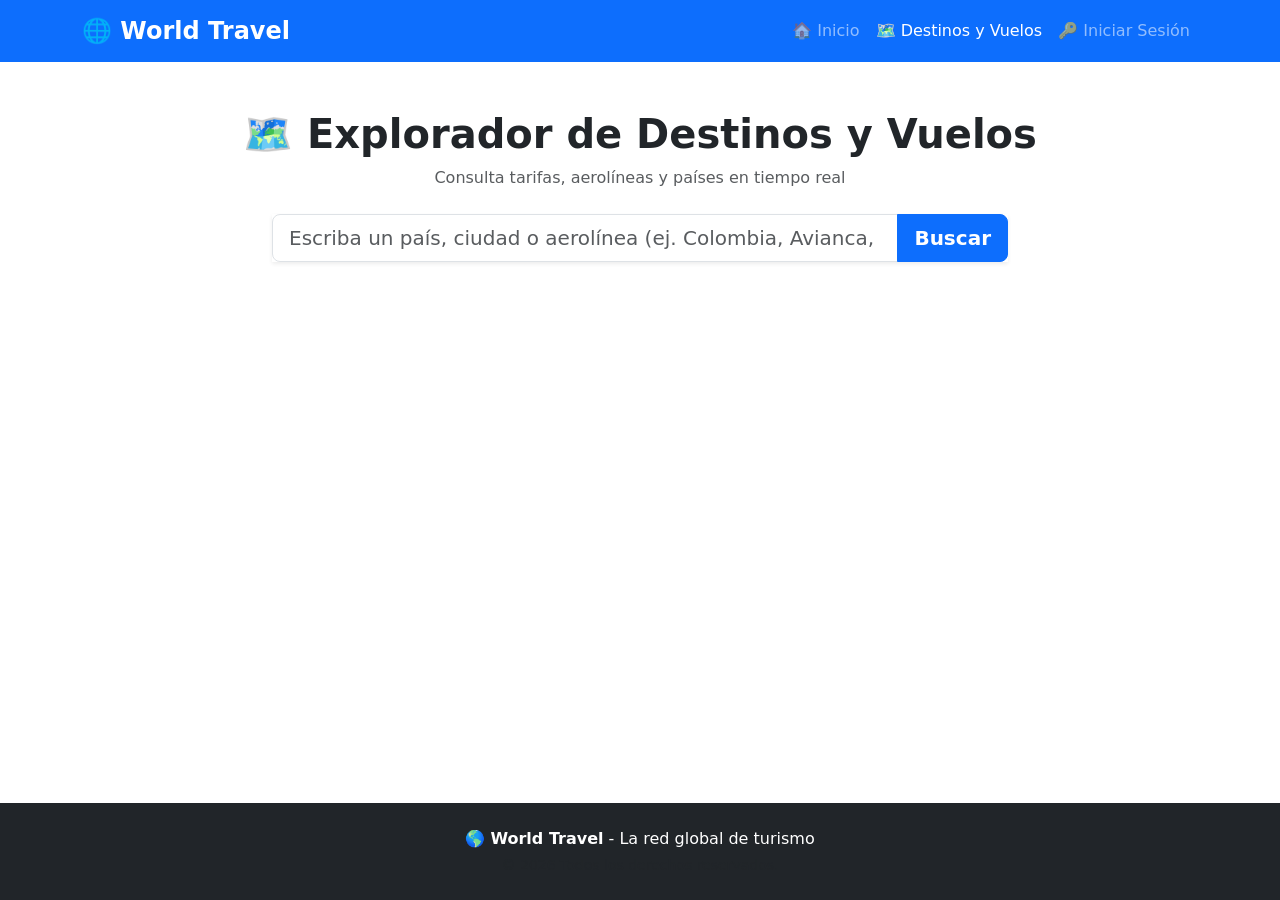
==== destinos.html @ fd70c7d6 "Add files via upload" ====
<!DOCTYPE html>
<html lang="es">
<head>
    <meta charset="UTF-8">
    <meta name="viewport" content="width=device-width, initial-scale=1.0">
    <title>World Travel | Destinos y Vuelos</title>
    <!-- Bootstrap CSS -->
    <link href="https://cdn.jsdelivr.net/npm/bootstrap@5.3.2/dist/css/bootstrap.min.css" rel="stylesheet">
    <link rel="stylesheet" href="css/estilos.css">
</head>
<body class="d-flex flex-column min-vh-100">

    <!-- Menú de Navegación -->
    <nav class="navbar navbar-expand-lg navbar-dark bg-primary sticky-top">
        <div class="container">
            <a class="navbar-brand fw-bold fs-4" href="index.html">🌐 World Travel</a>
            <button class="navbar-toggler" type="button" data-bs-toggle="collapse" data-bs-target="#menu">
                <span class="navbar-toggler-icon"></span>
            </button>
            <div class="collapse navbar-collapse" id="menu">
                <ul class="navbar-nav ms-auto align-items-lg-center">
                    <li class="nav-item">
                        <a class="nav-link" href="index.html">🏠 Inicio</a>
                    </li>
                    <li class="nav-item">
                        <a class="nav-link active" href="destinos.html">🗺️ Destinos y Vuelos</a>
                    </li>
                    <li class="nav-item">
                        <a class="nav-link" href="login.html">🔑 Iniciar Sesión</a>
                    </li>
                </ul>
            </div>
        </div>
    </nav>

    <!-- Contenido Principal -->
    <main class="container my-5 flex-grow-1">
        <h1 class="text-center fw-bold mb-2">🗺️ Explorador de Destinos y Vuelos</h1>
        <p class="text-center text-muted mb-4">Consulta tarifas, aerolíneas y países en tiempo real</p>

        <!-- Buscador -->
        <section class="mb-4">
            <div class="row justify-content-center">
                <div class="col-lg-8">
                    <div class="input-group input-group-lg shadow-sm">
                        <input type="text" class="form-control" id="buscarDestino" placeholder="Escriba un país, ciudad o aerolínea (ej. Colombia, Avianca, París)...">
                        <button class="btn btn-primary fw-bold" type="button" id="btnBuscar">Buscar</button>
                    </div>
                </div>
            </div>
        </section>

        <!-- Mensaje de Búsqueda sin Resultados -->
        <div id="mensajeBusqueda" class="alert alert-warning text-center mt-4 d-none">
            No se encontraron destinos o aerolíneas que coincidan con su búsqueda.
        </div>

        <!-- Galería de Tarjetas de Destinos Dinámica -->
        <div class="row g-4 mt-2" id="contenedorTarjetas">
            <!-- Las tarjetas se generan automáticamente desde script.js -->
        </div>
    </main>

    <!-- Footer -->
    <footer class="bg-dark text-white text-center py-4 mt-auto">
        <div class="container">
            <p class="mb-1">🌎 <strong>World Travel</strong> - La red global de turismo</p>
            <p class="text-muted small mb-0">&copy; 2026 Todos los derechos reservados.</p>
        </div>
    </footer>

    <!-- Scripts -->
    <script src="https://cdn.jsdelivr.net/npm/bootstrap@5.3.2/dist/js/bootstrap.bundle.min.js"></script>
    <script src="js/script.js"></script>
</body>
</html>
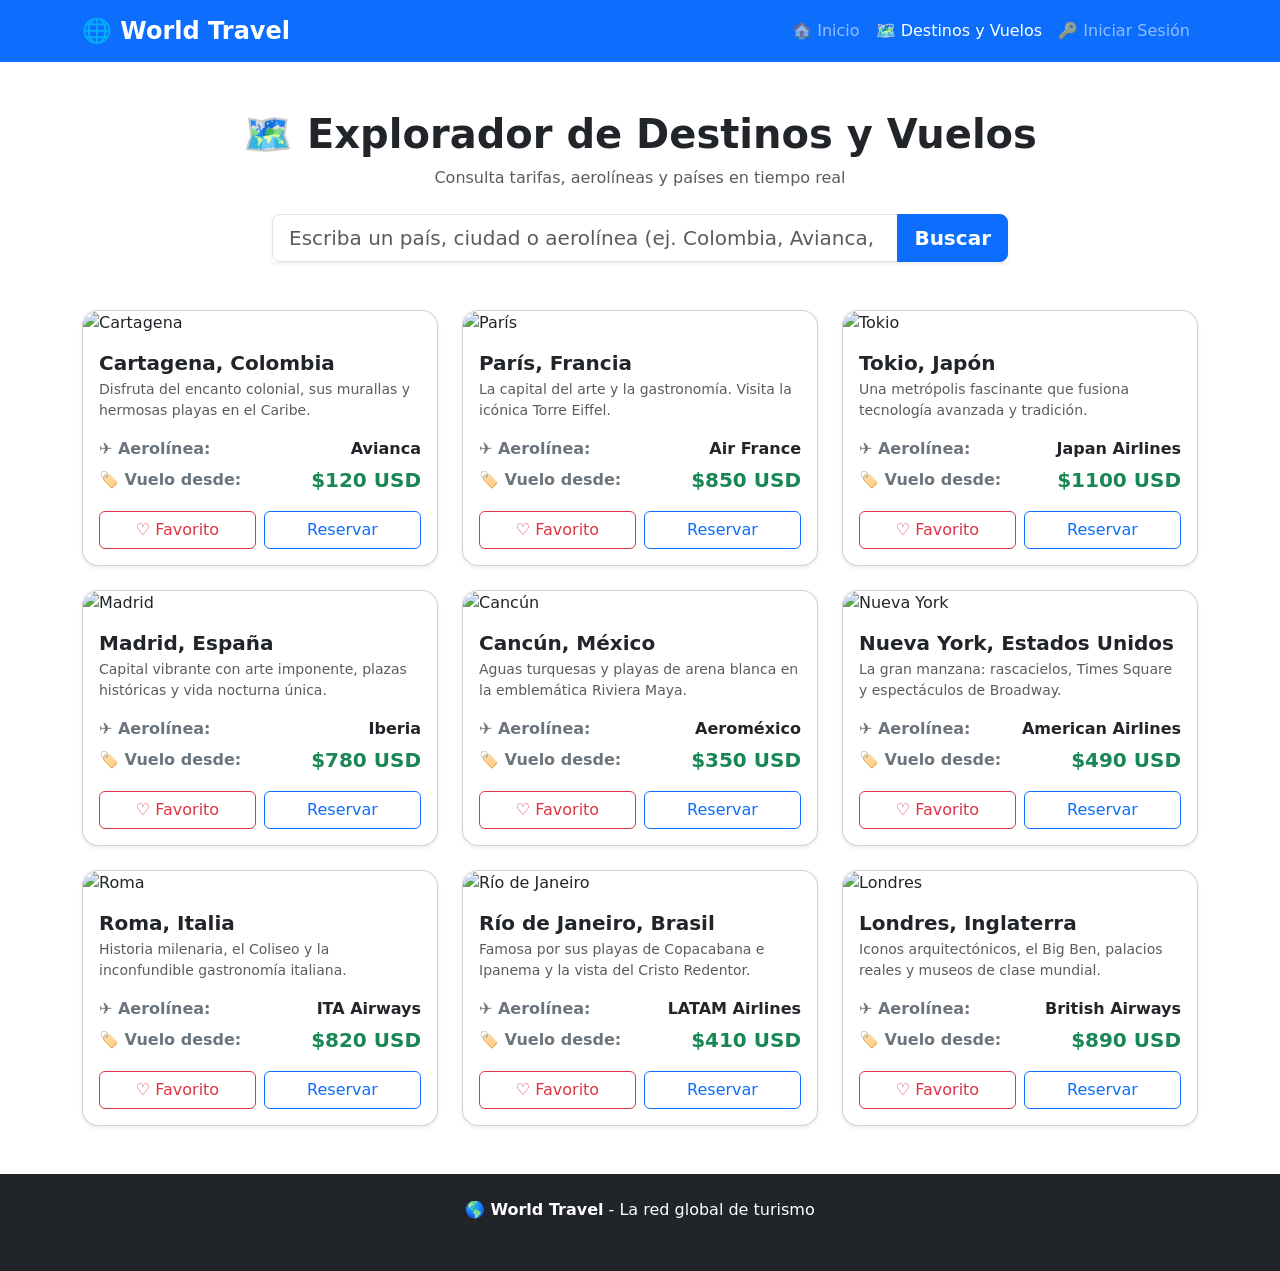
==== commit 08abd903: "Update destinos.html" ====
--- a/destinos.html
+++ b/destinos.html
@@ -71,6 +71,6 @@
 
     <!-- Scripts -->
     <script src="https://cdn.jsdelivr.net/npm/bootstrap@5.3.2/dist/js/bootstrap.bundle.min.js"></script>
-    <script src="js/script.js"></script>
+    <script src="script.js"></script>
 </body>
-</html>+</html>
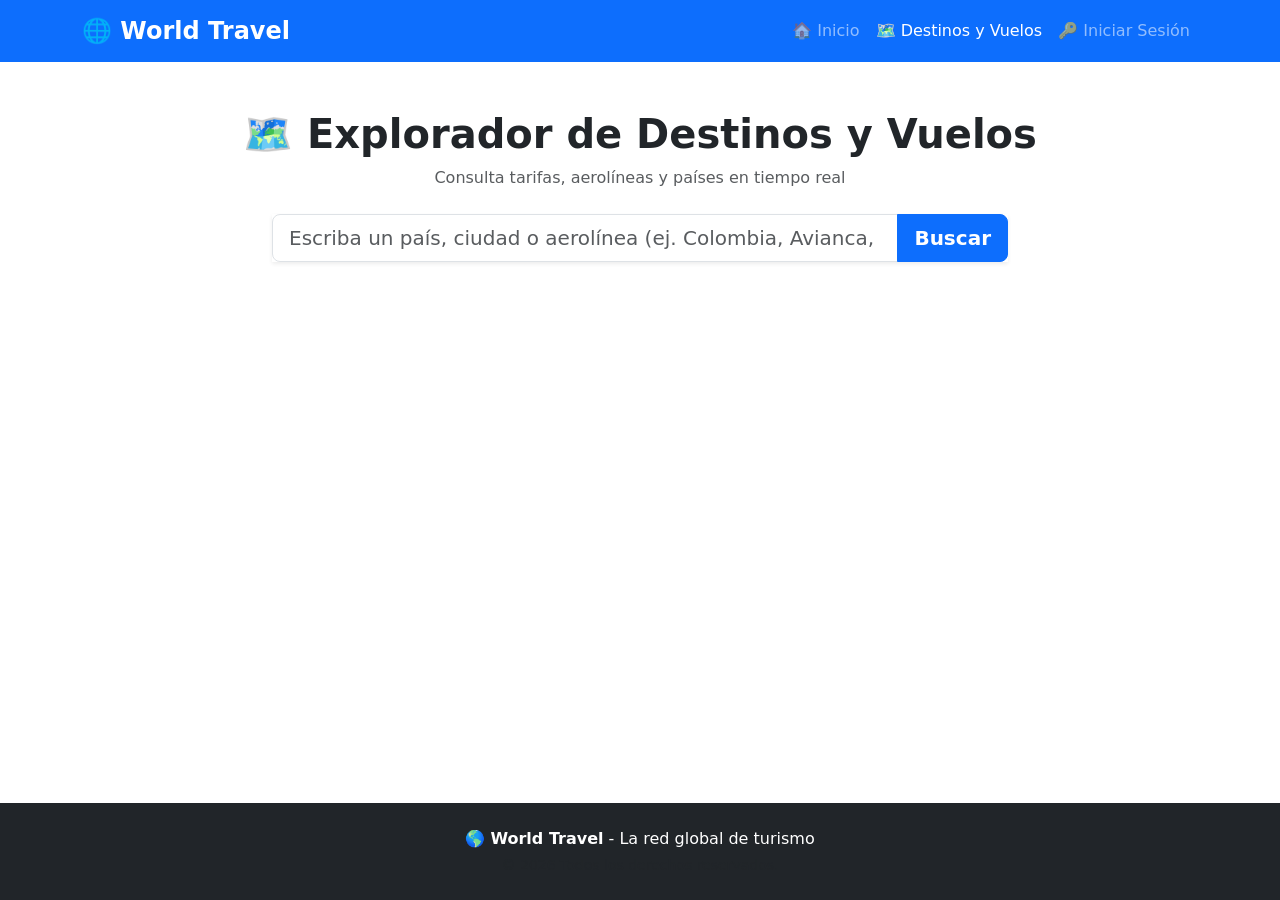
==== commit d820968d: "Update destinos.html" ====
--- a/destinos.html
+++ b/destinos.html
@@ -71,6 +71,6 @@
 
     <!-- Scripts -->
     <script src="https://cdn.jsdelivr.net/npm/bootstrap@5.3.2/dist/js/bootstrap.bundle.min.js"></script>
-    <script src="script.js"></script>
+    <script src="js/script.js"></script>
 </body>
 </html>
